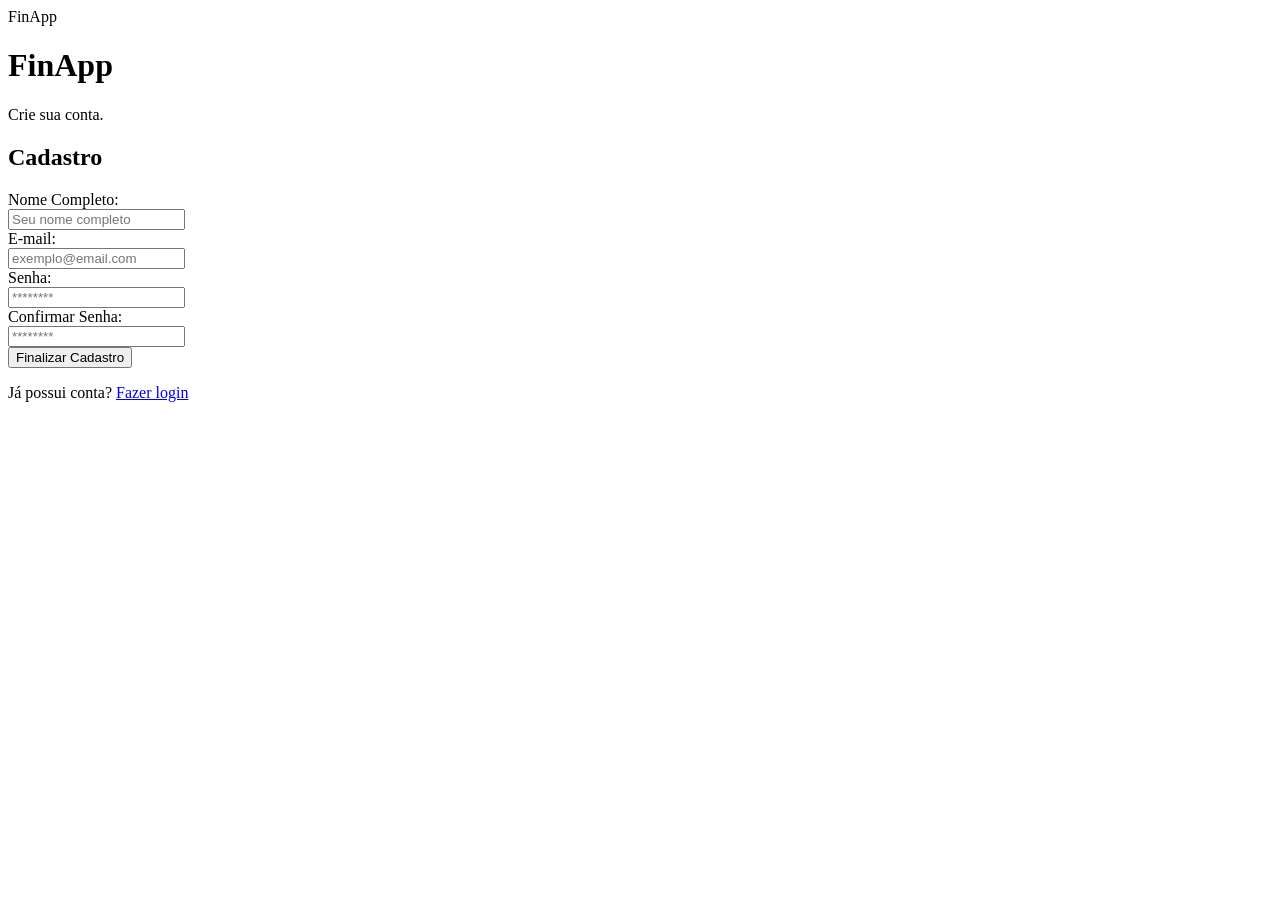
==== src/cadastre-se.html @ 3194af03 "Add tela de cadastro" ====
<!DOCTYPE html>
<html lang="pt-BR">

<head>
    <meta charset="UTF-8">
    <meta name="viewport" content="width=device-width, initial-scale=1.0">

    <title>FinApp - Cadastro</title>
</head>

<body>

    <div class="wrap">

        <div class="info">

            <div class="wallet">
                FinApp
            </div>

            <h1>Fin<span>App</span></h1>

            <p>Crie sua conta.</p>

        </div>

        <div class="card">

            <h2>Cadastro</h2>

            <form>

                <div class="area">

                    <label for="nome">
                        Nome Completo:
                    </label>

                    <div class="user">

                        <input
                            type="text"
                            id="nome"
                            name="nome"
                            placeholder="Seu nome completo"
                        >

                    </div>

                </div>

                <div class="area">

                    <label for="email">
                        E-mail:
                    </label>

                    <div class="email">

                        <input
                            type="email"
                            id="email"
                            name="email"
                            placeholder="exemplo@email.com"
                        >

                    </div>

                </div>

                <div class="area">

                    <label for="senha">
                        Senha:
                    </label>

                    <div class="lock">

                        <input
                            type="password"
                            id="senha"
                            name="senha"
                            placeholder="********"
                        >

                    </div>

                </div>

                <div class="area">

                    <label for="confirmarSenha">
                        Confirmar Senha:
                    </label>

                    <div class="lock">

                        <input
                            type="password"
                            id="confirmarSenha"
                            name="confirmarSenha"
                            placeholder="********"
                        >

                    </div>

                </div>

                <button class="btn" type="submit">
                    Finalizar Cadastro
                </button>

            </form>

            <div class="divider"></div>

            <div class="register">

                <p>
                    Já possui conta?
                    <a href="#">
                        Fazer login
                    </a>
                </p>

            </div>

        </div>

    </div>

</body>

</html>
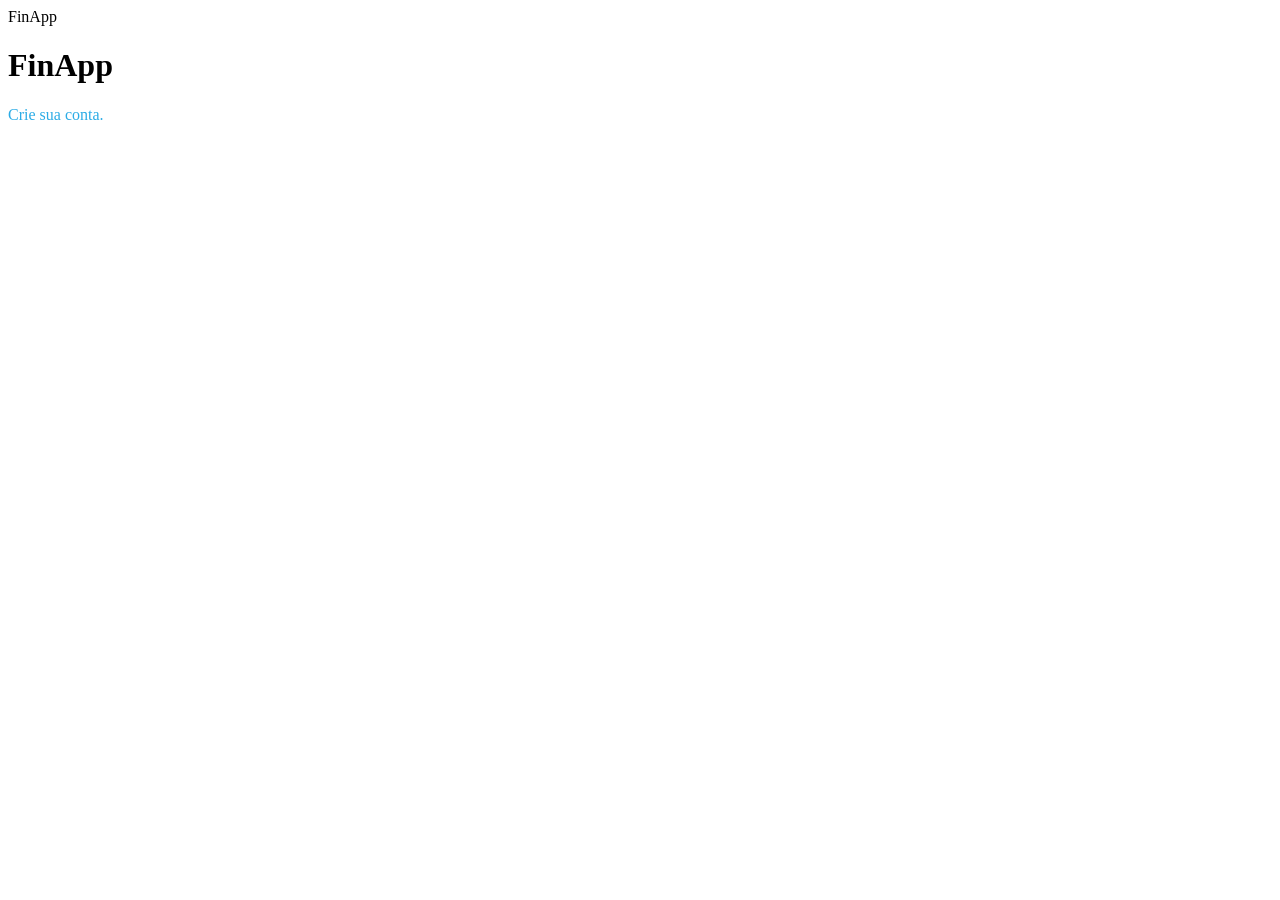
==== commit 1a83ac55: "Adicionei o JS para salvar o cadastro no Local Storage Updated the registration form to include Java" ====
--- a/src/cadastre-se.html
+++ b/src/cadastre-se.html
@@ -20,11 +20,11 @@
 
             <h1>Fin<span>App</span></h1>
 
-            <p>Crie sua conta.</p>
+            <p onclick="mostrarCadastro()" style="cursor: pointer; color: #2CACE6;">Crie sua conta.</p>
 
         </div>
 
-        <div class="card">
+        <div class="card" id="cadastroCard" style="display: none;">
 
             <h2>Cadastro</h2>
 
@@ -104,9 +104,13 @@
 
                     </div>
 
+                    <p id="mensagemErroSenha" style="color: red; display: none;">As senhas são diferentes.</p>
+
                 </div>
 
-                <button class="btn" type="submit">
+                <p id="mensagemErro" style="color: red; display: none;">Por favor, preencha todos os campos obrigatórios.</p>
+
+                <button class="btn" type="button" onclick="salvarCadastro()">
                     Finalizar Cadastro
                 </button>
 
@@ -128,7 +132,54 @@
         </div>
 
     </div>
+    <script>
+        function mostrarCadastro() {
+            document.getElementById("cadastroCard").style.display = "block";
+        }
 
+        function salvarCadastro() {
+            const nomeInput = document.getElementById('nome');
+            const emailInput = document.getElementById('email');
+            const senhaInput = document.getElementById('senha');
+            const confirmarSenhaInput = document.getElementById('confirmarSenha');
+
+            const erroCampos = document.getElementById('mensagemErro');
+            const erroSenha = document.getElementById('mensagemErroSenha');
+
+            erroCampos.style.display = "none";
+            erroSenha.style.display = "none";
+
+            const nome = nomeInput.value;
+            const email = emailInput.value;
+            const senha = senhaInput.value;
+            const confirmarSenha = confirmarSenhaInput.value;
+
+            if (nome === "" || email === "" || senha === "") {
+                erroCampos.style.display = "block";
+                return;
+            }
+
+            if (senha !== confirmarSenha) {
+                erroSenha.style.display = "block";
+                return;
+            }
+
+            const usuario = {
+                nome: nome,
+                email: email,
+                senha: senha
+            };
+
+            localStorage.setItem(email, JSON.stringify(usuario));
+
+            alert("Cadastro realizado com sucesso!");
+
+            nomeInput.value = "";
+            emailInput.value = "";
+            senhaInput.value = "";
+            confirmarSenhaInput.value = "";
+        }
+    </script>
 </body>
 
-</html>+</html>
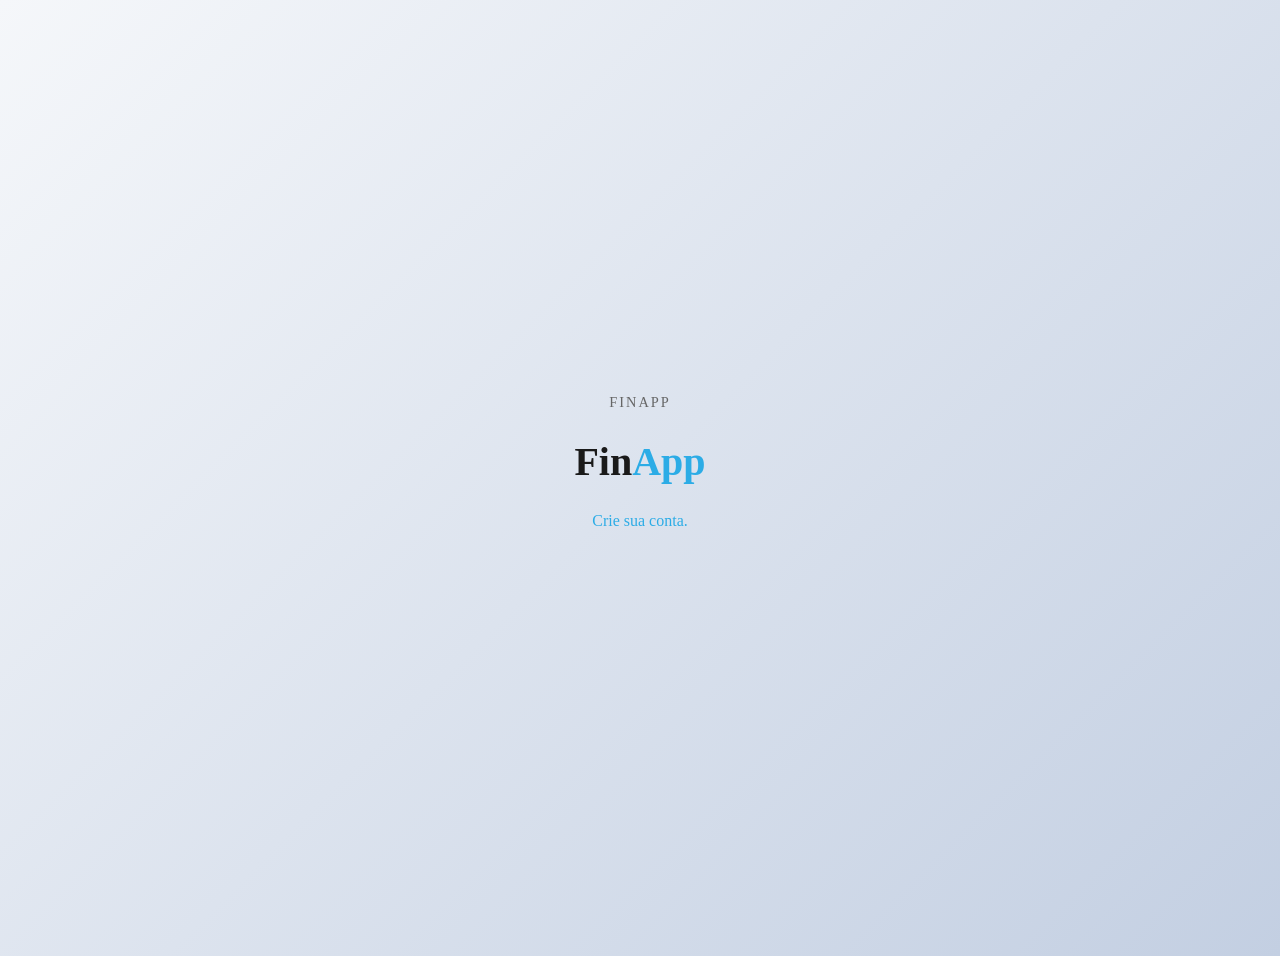
==== commit 7db42b56: "Link CSS file to the cadastro-se.html Added a link to an external CSS file for styling." ====
--- a/src/cadastre-se.html
+++ b/src/cadastre-se.html
@@ -4,6 +4,7 @@
 <head>
     <meta charset="UTF-8">
     <meta name="viewport" content="width=device-width, initial-scale=1.0">
+    <link rel="stylesheet" href="cadastra-se.css">
 
     <title>FinApp - Cadastro</title>
 </head>
--- a/src/cadastra-se.css
+++ b/src/cadastra-se.css
@@ -0,0 +1,172 @@
+<style>
+    /* 1. RESET & FUNDAMENTOS */
+    * {
+        margin: 0;
+        padding: 0;
+        box-sizing: border-box;
+        font-family: 'Segoe UI', Roboto, Helvetica, Arial, sans-serif;
+    }
+
+    body {
+        background: linear-gradient(135deg, #f5f7fa 0%, #c3cfe2 100%);
+        min-height: 100vh;
+        display: flex;
+        align-items: center;
+        justify-content: center;
+        color: #333;
+        padding: 20px;
+    }
+
+    /* 2. WRAPPER & LAYOUT */
+    .wrap {
+        width: 100%;
+        max-width: 450px;
+        animation: fadeIn 0.6s ease-out;
+    }
+
+    .info {
+        text-align: center;
+        margin-bottom: 2rem;
+    }
+
+    .info h1 {
+        font-size: 2.5rem;
+        color: #1a1a1a;
+        font-weight: 800;
+    }
+
+    .info h1 span {
+        color: #2CACE6;
+    }
+
+    .wallet {
+        font-size: 0.9rem;
+        text-transform: uppercase;
+        letter-spacing: 2px;
+        color: #666;
+        margin-bottom: 0.5rem;
+    }
+
+    /* 3. O CARD DE CADASTRO */
+    .card {
+        background: rgba(255, 255, 255, 0.95);
+        padding: 2.5rem;
+        border-radius: 20px;
+        box-shadow: 0 15px 35px rgba(0, 0, 0, 0.1);
+        backdrop-filter: blur(10px);
+        border: 1px solid rgba(255, 255, 255, 0.2);
+    }
+
+    h2 {
+        margin-bottom: 1.5rem;
+        font-size: 1.5rem;
+        font-weight: 700;
+        color: #2c3e50;
+    }
+
+    /* 4. FORMULÁRIO & INPUTS */
+    .area {
+        margin-bottom: 1.2rem;
+        text-align: left;
+    }
+
+    label {
+        display: block;
+        margin-bottom: 0.5rem;
+        font-size: 0.85rem;
+        font-weight: 600;
+        color: #555;
+    }
+
+    input {
+        width: 100%;
+        padding: 12px 16px;
+        border: 2px solid #e1e8ef;
+        border-radius: 10px;
+        outline: none;
+        transition: all 0.3s ease;
+        background-color: #f8fafc;
+        font-size: 1rem;
+    }
+
+    input:focus {
+        border-color: #2CACE6;
+        background-color: #fff;
+        box-shadow: 0 0 0 4px rgba(44, 172, 230, 0.1);
+    }
+
+    /* 5. BOTÃO */
+    .btn {
+        width: 100%;
+        padding: 14px;
+        background-color: #2CACE6;
+        color: white;
+        border: none;
+        border-radius: 10px;
+        font-size: 1rem;
+        font-weight: 700;
+        cursor: pointer;
+        transition: transform 0.2s, background-color 0.3s;
+        margin-top: 1rem;
+    }
+
+    .btn:hover {
+        background-color: #1a9bd4;
+        transform: translateY(-2px);
+    }
+
+    .btn:active {
+        transform: translateY(0);
+    }
+
+    /* 6. FEEDBACKS & DIVISORES */
+    .divider {
+        height: 1px;
+        background: #eee;
+        margin: 1.5rem 0;
+    }
+
+    .register {
+        text-align: center;
+        font-size: 0.9rem;
+    }
+
+    .register a {
+        color: #2CACE6;
+        text-decoration: none;
+        font-weight: 600;
+    }
+
+    .register a:hover {
+        text-decoration: underline;
+    }
+
+    #mensagemErro, #mensagemErroSenha {
+        font-size: 0.8rem;
+        margin-top: 5px;
+        font-weight: 500;
+        animation: shake 0.4s ease-in-out;
+    }
+
+    /* 7. ANIMAÇÕES (Performance via GPU) */
+    @keyframes fadeIn {
+        from { opacity: 0; transform: translateY(20px); }
+        to { opacity: 1; transform: translateY(0); }
+    }
+
+    @keyframes shake {
+        0%, 100% { transform: translateX(0); }
+        25% { transform: translateX(-5px); }
+        75% { transform: translateX(5px); }
+    }
+
+    /* 8. RESPONSIVIDADE */
+    @media (max-width: 480px) {
+        .card {
+            padding: 1.5rem;
+        }
+        .info h1 {
+            font-size: 2rem;
+        }
+    }
+</style>
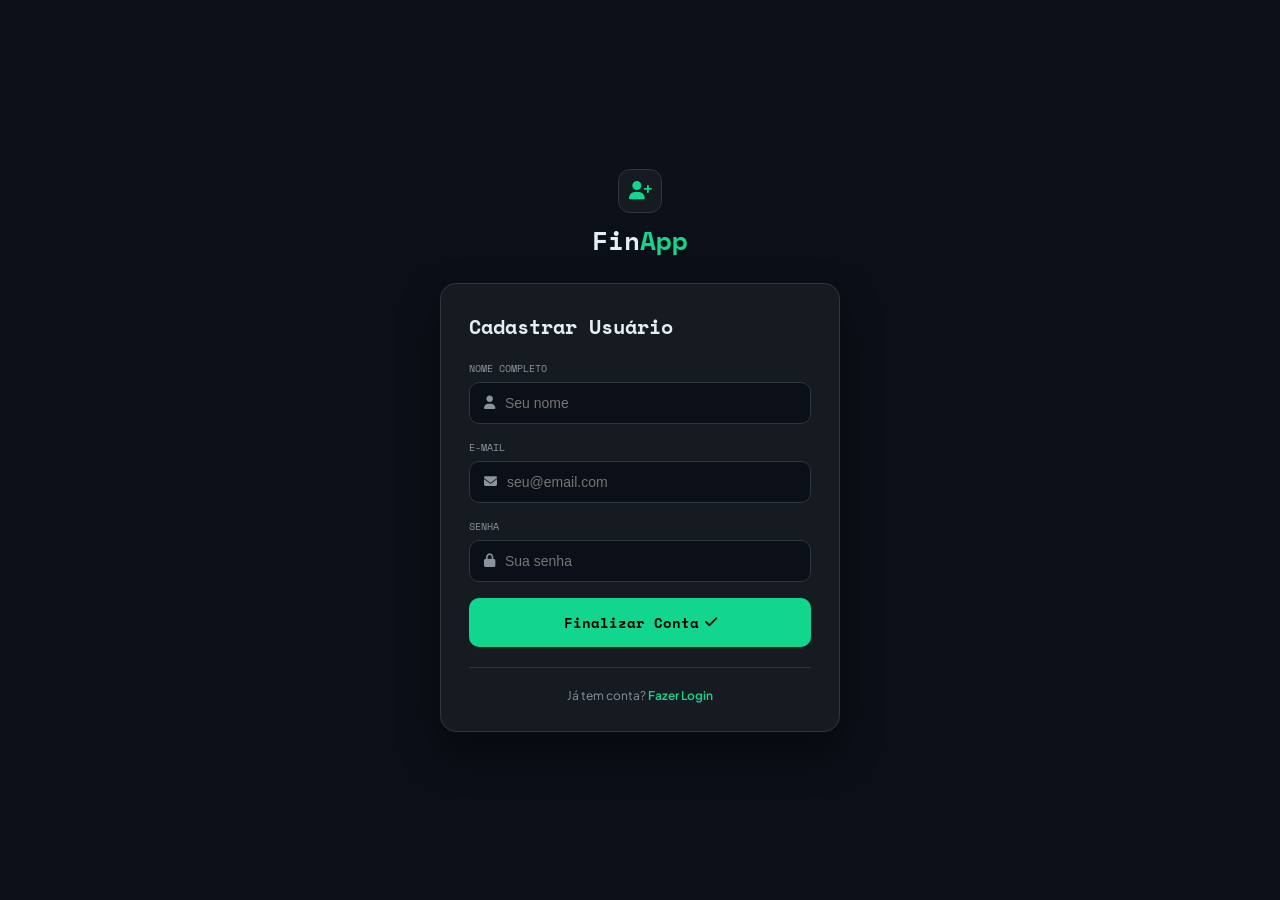
==== commit abe65288: "Add files via upload" ====
--- a/src/cadastre-se.html
+++ b/src/cadastre-se.html
@@ -1,186 +1,52 @@
-<!DOCTYPE html>
-<html lang="pt-BR">
-
-<head>
-    <meta charset="UTF-8">
-    <meta name="viewport" content="width=device-width, initial-scale=1.0">
-    <link rel="stylesheet" href="cadastra-se.css">
-
-    <title>FinApp - Cadastro</title>
-</head>
-
-<body>
-
-    <div class="wrap">
-
-        <div class="info">
-
-            <div class="wallet">
-                FinApp
-            </div>
-
-            <h1>Fin<span>App</span></h1>
-
-            <p onclick="mostrarCadastro()" style="cursor: pointer; color: #2CACE6;">Crie sua conta.</p>
-
-        </div>
-
-        <div class="card" id="cadastroCard" style="display: none;">
-
-            <h2>Cadastro</h2>
-
-            <form>
-
-                <div class="area">
-
-                    <label for="nome">
-                        Nome Completo:
-                    </label>
-
-                    <div class="user">
-
-                        <input
-                            type="text"
-                            id="nome"
-                            name="nome"
-                            placeholder="Seu nome completo"
-                        >
-
-                    </div>
-
-                </div>
-
-                <div class="area">
-
-                    <label for="email">
-                        E-mail:
-                    </label>
-
-                    <div class="email">
-
-                        <input
-                            type="email"
-                            id="email"
-                            name="email"
-                            placeholder="exemplo@email.com"
-                        >
-
-                    </div>
-
-                </div>
-
-                <div class="area">
-
-                    <label for="senha">
-                        Senha:
-                    </label>
-
-                    <div class="lock">
-
-                        <input
-                            type="password"
-                            id="senha"
-                            name="senha"
-                            placeholder="********"
-                        >
-
-                    </div>
-
-                </div>
-
-                <div class="area">
-
-                    <label for="confirmarSenha">
-                        Confirmar Senha:
-                    </label>
-
-                    <div class="lock">
-
-                        <input
-                            type="password"
-                            id="confirmarSenha"
-                            name="confirmarSenha"
-                            placeholder="********"
-                        >
-
-                    </div>
-
-                    <p id="mensagemErroSenha" style="color: red; display: none;">As senhas são diferentes.</p>
-
-                </div>
-
-                <p id="mensagemErro" style="color: red; display: none;">Por favor, preencha todos os campos obrigatórios.</p>
-
-                <button class="btn" type="button" onclick="salvarCadastro()">
-                    Finalizar Cadastro
-                </button>
-
-            </form>
-
-            <div class="divider"></div>
-
-            <div class="register">
-
-                <p>
-                    Já possui conta?
-                    <a href="#">
-                        Fazer login
-                    </a>
-                </p>
-
-            </div>
-
-        </div>
-
-    </div>
-    <script>
-        function mostrarCadastro() {
-            document.getElementById("cadastroCard").style.display = "block";
-        }
-
-        function salvarCadastro() {
-            const nomeInput = document.getElementById('nome');
-            const emailInput = document.getElementById('email');
-            const senhaInput = document.getElementById('senha');
-            const confirmarSenhaInput = document.getElementById('confirmarSenha');
-
-            const erroCampos = document.getElementById('mensagemErro');
-            const erroSenha = document.getElementById('mensagemErroSenha');
-
-            erroCampos.style.display = "none";
-            erroSenha.style.display = "none";
-
-            const nome = nomeInput.value;
-            const email = emailInput.value;
-            const senha = senhaInput.value;
-            const confirmarSenha = confirmarSenhaInput.value;
-
-            if (nome === "" || email === "" || senha === "") {
-                erroCampos.style.display = "block";
-                return;
-            }
-
-            if (senha !== confirmarSenha) {
-                erroSenha.style.display = "block";
-                return;
-            }
-
-            const usuario = {
-                nome: nome,
-                email: email,
-                senha: senha
-            };
-
-            localStorage.setItem(email, JSON.stringify(usuario));
-
-            alert("Cadastro realizado com sucesso!");
-
-            nomeInput.value = "";
-            emailInput.value = "";
-            senhaInput.value = "";
-            confirmarSenhaInput.value = "";
-        }
-    </script>
-</body>
-
-</html>
+<!DOCTYPE html>
+<html lang="pt-BR">
+<head>
+    <meta charset="UTF-8">
+    <meta name="viewport" content="width=device-width, initial-scale=1.0">
+    <title>FinApp - Cadastro</title>
+    <link rel="stylesheet" href="style.css">
+    <link rel="stylesheet" href="https://cdnjs.cloudflare.com/ajax/libs/font-awesome/6.5.0/css/all.min.css">
+</head>
+<body class="auth-body">
+    <div class="auth-container">
+        <header class="auth-header">
+            <div class="brand-icon"><i class="fas fa-user-plus"></i></div>
+            <h1>Fin<span>App</span></h1>
+        </header>
+
+        <main class="card">
+            <h2>Cadastrar Usuário</h2>
+            <form id="cadastroForm">
+                <div class="form-group">
+                    <label for="cad-nome">Nome Completo</label>
+                    <div class="input-control" id="wrap-c-nome">
+                        <i class="fas fa-user"></i>
+                        <input type="text" id="cad-nome" placeholder="Seu nome">
+                    </div>
+                </div>
+                <div class="form-group">
+                    <label for="cad-email">E-mail</label>
+                    <div class="input-control" id="wrap-c-email">
+                        <i class="fas fa-envelope"></i>
+                        <input type="email" id="cad-email" placeholder="seu@email.com">
+                    </div>
+                </div>
+                <div class="form-group">
+                    <label for="cad-senha">Senha</label>
+                    <div class="input-control" id="wrap-c-senha">
+                        <i class="fas fa-lock"></i>
+                        <input type="password" id="cad-senha" placeholder="Sua senha">
+                    </div>
+                </div>
+                <button class="btn-submit" type="submit">Finalizar Conta <i class="fas fa-check"></i></button>
+            </form>
+            <div class="ui-divider"></div>
+            <footer class="auth-footer">
+                <p>Já tem conta? <a href="index.html">Fazer Login</a></p>
+            </footer>
+        </main>
+    </div>
+
+    <script src="app.js"></script>
+</body>
+</html>
--- a/src/style.css
+++ b/src/style.css
@@ -0,0 +1,72 @@
+@import url('https://fonts.googleapis.com/css2?family=Space+Mono:wght@400;700&family=Plus+Jakarta+Sans:wght@400;600;700&display=swap');
+
+*, *::before, *::after { box-sizing: border-box; margin: 0; padding: 0; }
+:root {
+    --bg-system: #0b0f17; --bg-card: #161b22; --ui-border: #30363d;
+    --text-main: #e6edf3; --text-muted: #8b949e; --primary: #12d68e;
+    --primary-dim: rgba(18, 214, 142, 0.12); --red: #ff5756; --yellow: #f5c543;
+}
+html, body { height: 100%; background-color: var(--bg-system); color: var(--text-main); font-family: 'Plus Jakarta Sans', sans-serif; }
+
+/* Telas Login/Cadastro */
+.auth-body { display: flex; align-items: center; justify-content: center; min-height: 100vh; padding: 20px; }
+.auth-container { width: 100%; max-width: 400px; }
+.auth-header { text-align: center; margin-bottom: 24px; }
+.brand-icon { width: 44px; height: 44px; background: var(--bg-card); border: 1px solid var(--ui-border); border-radius: 12px; display: inline-flex; align-items: center; justify-content: center; margin-bottom: 8px; }
+.brand-icon i { color: var(--primary); font-size: 18px; }
+.auth-header h1, .header-brand h1 { font-family: 'Space Mono', monospace; font-size: 26px; }
+.auth-header h1 span, .header-brand h1 span { color: var(--primary); }
+.auth-header p, .header-brand p { color: var(--text-muted); font-size: 12px; }
+
+/* Cards Genéricos */
+.card { background-color: var(--bg-card); border: 1px solid var(--ui-border); border-radius: 16px; padding: 28px; box-shadow: 0 20px 40px rgba(0,0,0,0.4); }
+.card h2 { font-size: 20px; font-weight: 700; margin-bottom: 20px; font-family: 'Space Mono', monospace;}
+.form-group { margin-bottom: 16px; }
+.form-group label { display: block; font-family: 'Space Mono', monospace; font-size: 10px; color: var(--text-muted); text-transform: uppercase; margin-bottom: 6px; }
+.input-control { display: flex; align-items: center; gap: 10px; background-color: var(--bg-system); border: 1px solid var(--ui-border); border-radius: 10px; padding: 12px 14px; }
+.input-control i { color: var(--text-muted); font-size: 13px; }
+.input-control input { background: transparent; border: none; outline: none; color: var(--text-main); font-size: 14px; width: 100%; }
+.input-control:focus-within { border-color: var(--primary); box-shadow: 0 0 0 3px var(--primary-dim); }
+
+.btn-submit { width: 100%; padding: 14px; background-color: var(--primary); color: #000; border: none; border-radius: 10px; font-family: 'Space Mono', monospace; font-size: 14px; font-weight: 700; cursor: pointer; display: flex; align-items: center; justify-content: center; gap: 6px; transition: 0.2s;}
+.btn-submit:hover { opacity: 0.9; }
+.ui-divider { height: 1px; background-color: var(--ui-border); margin: 20px 0; }
+.auth-footer { text-align: center; font-size: 12px; color: var(--text-muted); }
+.auth-footer a { color: var(--primary); text-decoration: none; font-weight: 600;}
+
+/* Dashboard PC - Lista Esquerda / Form Direita */
+.dashboard-body { display: flex; align-items: center; justify-content: center; min-height: 100vh; padding: 24px; }
+.dashboard-grid { width: 100%; max-width: 950px; display: grid; grid-template-columns: 380px 1fr; gap: 28px; align-items: start;}
+.dashboard-header { grid-column: span 2; display: flex; align-items: center; justify-content: space-between; border-bottom: 1px solid var(--ui-border); padding-bottom: 16px; }
+.header-brand { display: flex; align-items: center; gap: 12px; }
+.btn-logout { background: transparent; border: 1px solid var(--ui-border); color: var(--text-muted); padding: 6px 12px; border-radius: 6px; font-family: 'Space Mono', monospace; font-size: 11px; cursor: pointer; }
+.btn-logout:hover { border-color: var(--red); color: var(--red); }
+
+/* Painel Esquerdo (Lista) */
+.recent-panel { grid-column: 1; grid-row: 2; background-color: var(--bg-card); border: 1px solid var(--ui-border); border-radius: 16px; padding: 20px; height: 480px; display: flex; flex-direction: column; }
+.panel-header h2 { font-size: 11px; font-family: 'Space Mono', monospace; color: var(--text-muted); text-transform: uppercase; margin-bottom: 14px; }
+.tx-list { display: flex; flex-direction: column; gap: 6px; overflow-y: auto; height: 100%; }
+.tx-list::-webkit-scrollbar { width: 4px; }
+.tx-list::-webkit-scrollbar-thumb { background: #30363d; border-radius: 4px; }
+.tx-item { display: flex; align-items: center; justify-content: space-between; padding: 10px 4px; border-bottom: 1px solid rgba(48, 54, 61, 0.4); gap: 8px; }
+.tx-info { display: flex; align-items: center; gap: 8px; min-width: 0; }
+.tx-tag { background-color: rgba(255,87,86,0.1); color: var(--red); font-family: 'Space Mono', monospace; font-size: 10px; font-weight: 700; padding: 2px 6px; border-radius: 4px; }
+.tx-name { font-size: 13px; color: var(--text-main); overflow: hidden; text-overflow: ellipsis; white-space: nowrap; }
+.tx-date { font-family: 'Space Mono', monospace; font-size: 11px; color: var(--text-muted); margin-left: auto; }
+.tx-actions { display: flex; align-items: center; gap: 10px; }
+.tx-amount { font-family: 'Space Mono', monospace; font-size: 12px; font-weight: 700; color: #cbd5e1; }
+.btn-action { background: transparent; border: none; cursor: pointer; font-size: 13px; opacity: 0.6; }
+.btn-action:hover { opacity: 1; }
+.btn-edit { color: var(--yellow); }
+.btn-delete { color: var(--red); }
+
+/* Painel Direito (Formulário) */
+.form-panel { grid-column: 2; grid-row: 2; height: fit-content; }
+
+/* Modal Edição */
+.modal-backdrop { position: fixed; inset: 0; background-color: rgba(0, 0, 0, 0.75); backdrop-filter: blur(4px); display: flex; align-items: center; justify-content: center; z-index: 1000; opacity: 0; pointer-events: none; transition: opacity 0.2s; }
+.modal-backdrop.active { opacity: 1; pointer-events: all; }
+.modal-card { width: 100%; max-width: 400px; }
+.modal-header { display: flex; align-items: center; justify-content: space-between; margin-bottom: 18px; }
+.modal-close-btn { background: transparent; border: none; color: var(--text-muted); font-size: 18px; cursor: pointer; }
+.btn-update { background-color: var(--yellow); }
